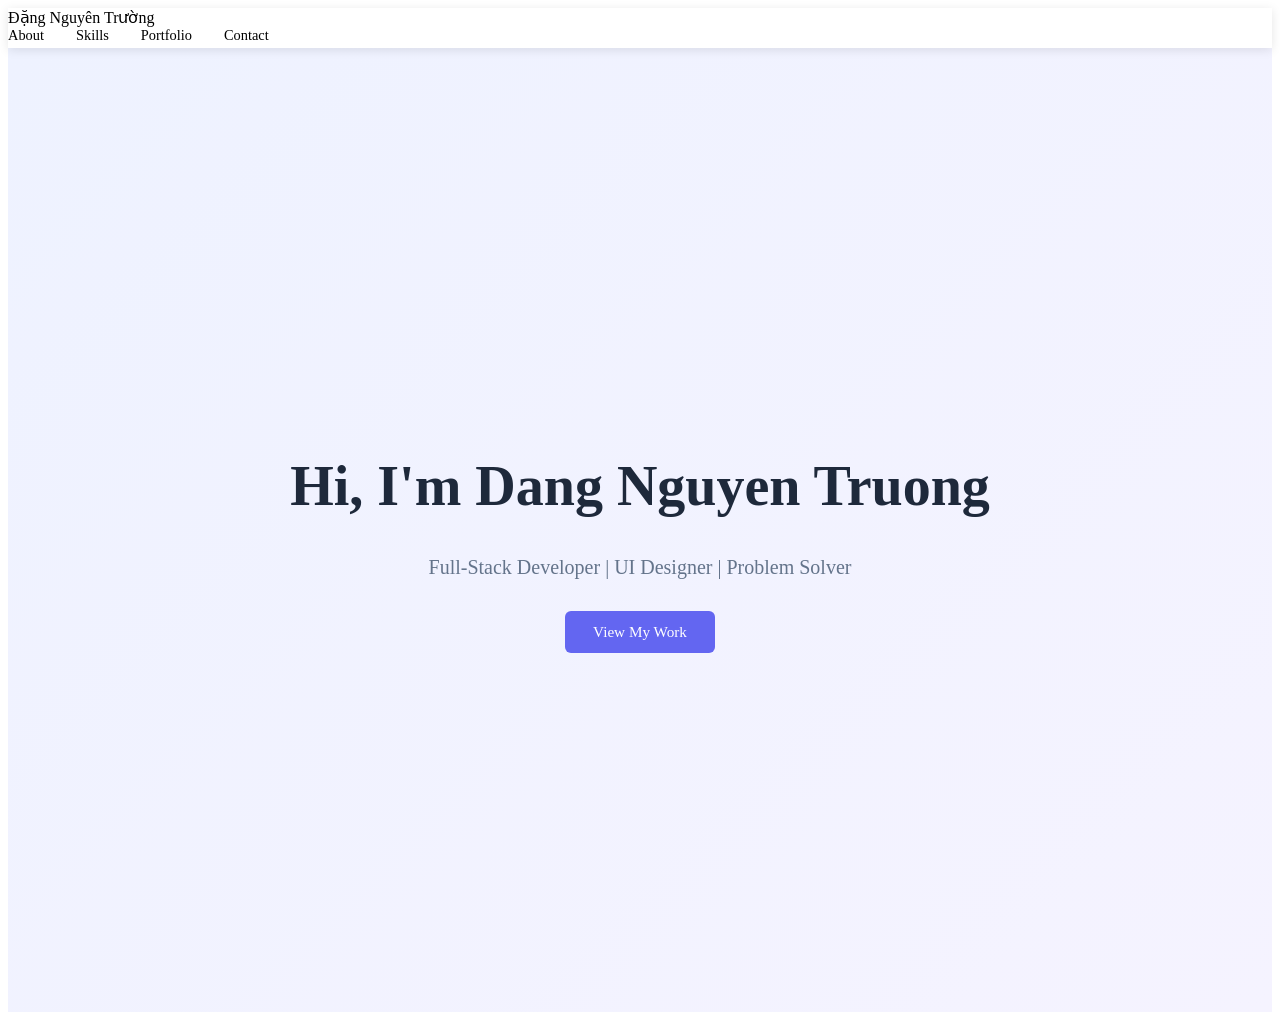
==== BTTH01/projects/portfolio_site/index.html @ e40e83aa "[FEATURE] Complete hero section with CTA" ====
<!doctype html>
<html lang="en">
  <head>
    <meta charset="UTF-8" />
    <meta name="viewport" content="width=device-width, initial-scale=1.0" />
    <title>My Portfolio</title>
    <link rel="stylesheet" href="css/header.css" />
    <link rel="stylesheet" href="css/hero.css" />
  </head>
  <body>
    <input type="checkbox" id="menu-toggle" />
    <header>
      <div class="logo">Đặng Nguyên Trường</div>
      <label for="menu-toggle" class="hamburger">
        <span></span>
        <span></span>
        <span></span>
      </label>
      <nav>
        <a href="#about">About</a>
        <a href="#skills">Skills</a>
        <a href="#portfolio">Portfolio</a>
        <a href="#contact">Contact</a>
      </nav>
    </header>

    <main>
      <section class="hero">
        <h1>Hi, I'm Dang Nguyen Truong</h1>
        <p>Full-Stack Developer | UI Designer | Problem Solver</p>
        <a href="#portfolio" class="cta-button">View My Work</a>
      </section>
    </main>
  </body>
</html>
---- BTTH01/projects/portfolio_site/css/header.css ----
header {
  position: sticky;
  top: 0;
  z-index: 1000;
  background: var(--color-light);
  box-shadow: 0 2px 10px rgba(0, 0, 0, 0.1);
}

.logo {
  color: var(--color-dark);
}

nav {
  display: flex;
  gap: 2rem;
}

nav a {
  font-size: 0.9rem;
  color: var(--color-text);
  text-decoration: none;
  padding-bottom: 2px;
  border-bottom: 2px solid transparent;
  transition:
    color 0.2s,
    border-color 0.2s;
}

nav a:hover {
  color: var(--color-dark);
  border-bottom-color: #1e293b;
}

#menu-toggle {
  display: none;
}

.hamburger {
  display: none;
  flex-direction: column;
  gap: 5px;
  cursor: pointer;
}

.hamburger span {
  display: block;
  width: 22px;
  height: 2px;
  background: var(--color-dark);
  border-radius: 2px;
  transition:
    transform 0.25s,
    opacity 0.25s;
}

@media (max-width: 768px) {
  .hamburger {
    display: flex;
  }

  nav {
    display: none;
    position: absolute;
    top: 60px;
    left: 0;
    right: 0;
    flex-direction: column;
    background: #f8fafc;
    border-bottom: 1px solid #e2e8f0;
  }

  nav a {
    padding: 14px 2rem;
  }

  #menu-toggle:checked ~ header nav {
    display: flex;
  }

  #menu-toggle:checked ~ header .hamburger span:nth-child(1) {
    transform: translateY(7px) rotate(45deg);
  }
  #menu-toggle:checked ~ header .hamburger span:nth-child(2) {
    opacity: 0;
  }
  #menu-toggle:checked ~ header .hamburger span:nth-child(3) {
    transform: translateY(-7px) rotate(-45deg);
  }
}
---- BTTH01/projects/portfolio_site/css/hero.css ----
.hero {
  min-height: 100vh;
  display: flex;
  flex-direction: column;
  justify-content: center;
  align-items: center;
  text-align: center;
  padding: 2rem;
  background: linear-gradient(135deg, #eef2ff 0%, #f5f3ff 100%);
}

.hero h1 {
  font-size: 3.5rem;
  font-weight: 700;
  color: #1e293b;
  line-height: 1.2;
  margin-bottom: 1rem;
}

.hero p {
  font-size: 1.25rem;
  color: #64748b;
  margin-bottom: 2rem;
}

.cta-button {
  display: inline-block;
  background: #6366f1;
  color: #fff;
  font-size: 0.95rem;
  font-weight: 500;
  padding: 12px 28px;
  border-radius: 6px;
  text-decoration: none;
  transition:
    transform 0.2s,
    box-shadow 0.2s;
}

.cta-button:hover {
  transform: scale(1.05);
  box-shadow: 0 8px 24px rgba(99, 102, 241, 0.35);
}

@media (max-width: 768px) {
  .hero h1 {
    font-size: 2.5rem;
  }
  .hero p {
    font-size: 1rem;
  }
}
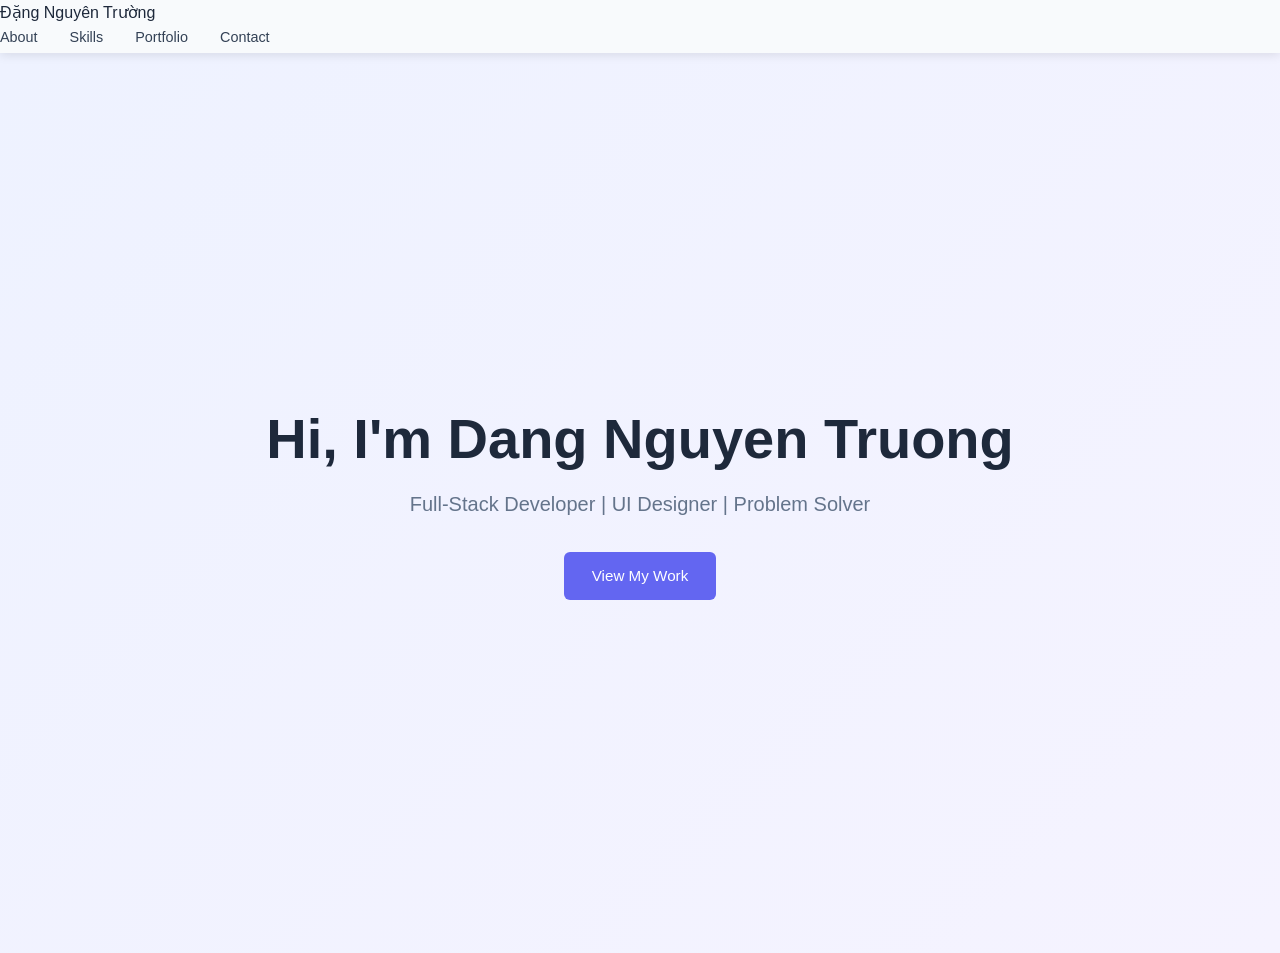
==== commit 7d27cd86: "[BUGFIX] Import variables and base CSS files" ====
--- a/BTTH01/projects/portfolio_site/index.html
+++ b/BTTH01/projects/portfolio_site/index.html
@@ -4,6 +4,8 @@
     <meta charset="UTF-8" />
     <meta name="viewport" content="width=device-width, initial-scale=1.0" />
     <title>My Portfolio</title>
+    <link rel="stylesheet" href="css/base.css" />
+    <link rel="stylesheet" href="css/variables.css" />
     <link rel="stylesheet" href="css/header.css" />
     <link rel="stylesheet" href="css/hero.css" />
   </head>
--- a/BTTH01/projects/portfolio_site/css/base.css
+++ b/BTTH01/projects/portfolio_site/css/base.css
@@ -0,0 +1,47 @@
+* {
+  margin: 0;
+  padding: 0;
+  box-sizing: border-box;
+}
+
+html {
+  scroll-behavior: smooth;
+}
+
+body {
+  font-family: var(--font-main);
+  color: var(--color-text);
+  background-color: #ffffff;
+  line-height: 1.6;
+}
+
+h1,
+h2,
+h3,
+h4,
+h5,
+h6 {
+  color: var(--color-dark);
+  font-weight: 700;
+}
+
+a {
+  color: var(--color-primary);
+  text-decoration: none;
+}
+
+main {
+  overflow-x: hidden;
+}
+
+.container {
+  max-width: 1200px;
+  margin: 0 auto;
+  padding: 0 20px;
+}
+
+@media (max-width: 768px) {
+  body {
+    font-size: 14px;
+  }
+}
--- a/BTTH01/projects/portfolio_site/css/variables.css
+++ b/BTTH01/projects/portfolio_site/css/variables.css
@@ -0,0 +1,10 @@
+:root {
+  --color-primary: #6366f1;
+  --color-secondary: #8b5cf6;
+  --color-dark: #1e293b;
+  --color-light: #f8fafc;
+  --color-text: #334155;
+  --font-main: "Segoe UI", -apple-system, BlinkMacSystemFont, sans-serif;
+  --transition-fast: 0.2s ease;
+  --transition-normal: 0.3s ease;
+}
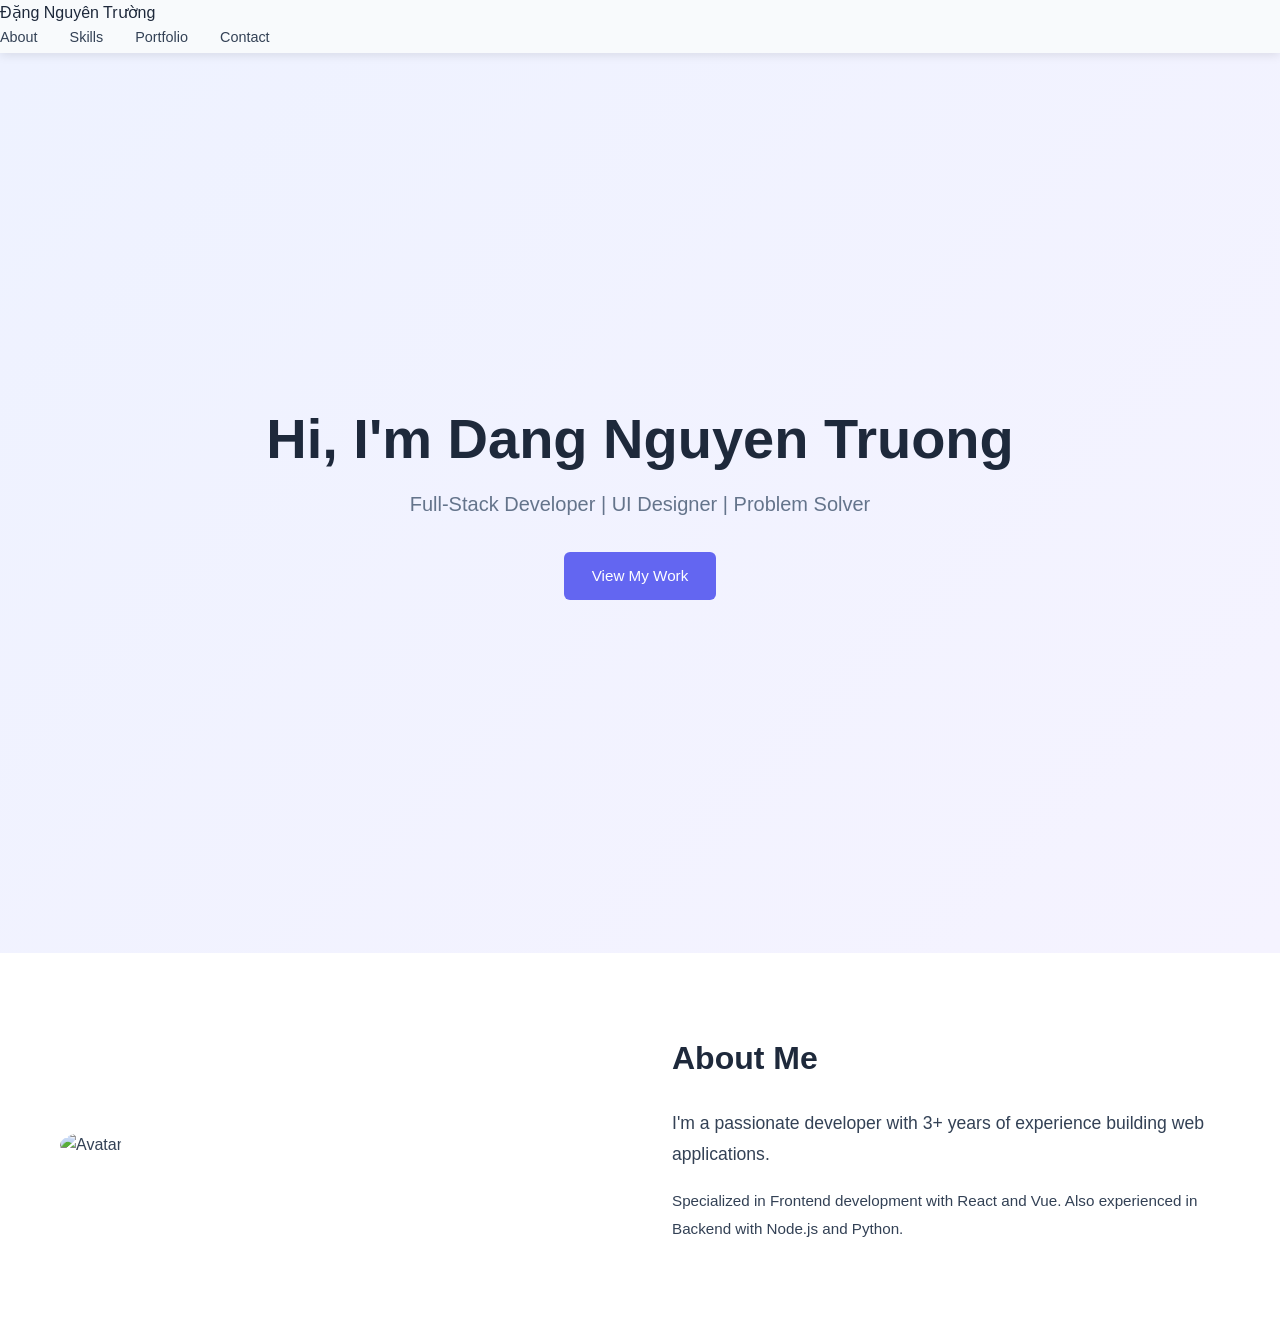
==== commit cd29f283: "[STYLE] Create about section layout" ====
--- a/BTTH01/projects/portfolio_site/index.html
+++ b/BTTH01/projects/portfolio_site/index.html
@@ -4,10 +4,11 @@
     <meta charset="UTF-8" />
     <meta name="viewport" content="width=device-width, initial-scale=1.0" />
     <title>My Portfolio</title>
+    <link rel="stylesheet" href="css/variables.css" />
     <link rel="stylesheet" href="css/base.css" />
-    <link rel="stylesheet" href="css/variables.css" />
     <link rel="stylesheet" href="css/header.css" />
     <link rel="stylesheet" href="css/hero.css" />
+    <link rel="stylesheet" href="css/about.css" />
   </head>
   <body>
     <input type="checkbox" id="menu-toggle" />
@@ -32,6 +33,21 @@
         <p>Full-Stack Developer | UI Designer | Problem Solver</p>
         <a href="#portfolio" class="cta-button">View My Work</a>
       </section>
+
+      <section id="about">
+        <div class="container">
+          <div class="about-grid">
+            <div class="about-image">
+              <img src="https://placehold.co/400x400" alt="Avatar" />
+            </div>
+            <div class="about-text">
+              <h2>About Me</h2>
+              <p class="lead">I'm a passionate developer with 3+ years of experience building web applications.</p>
+              <p>Specialized in Frontend development with React and Vue. Also experienced in Backend with Node.js and Python.</p>
+            </div>
+          </div>
+        </div>
+      </section>
     </main>
   </body>
 </html>
--- a/BTTH01/projects/portfolio_site/css/about.css
+++ b/BTTH01/projects/portfolio_site/css/about.css
@@ -0,0 +1,41 @@
+#about {
+  padding: 80px 0;
+  background: #ffffff;
+}
+
+#about h2 {
+  font-size: 2rem;
+  color: var(--color-dark);
+  margin-bottom: 1.5rem;
+}
+
+#about p {
+  color: var(--color-text);
+  margin-bottom: 1rem;
+  line-height: 1.8;
+}
+
+.about-text .lead {
+  font-size: 1.1rem;
+  font-weight: 500;
+  color: var(--color-dark);
+  margin-bottom: 1rem;
+}
+
+.about-text p {
+  font-size: 0.95rem;
+  color: var(--color-text);
+  line-height: 1.8;
+}
+
+.about-grid {
+  display: grid;
+  grid-template-columns: 1fr 1fr;
+  gap: 4rem;
+  align-items: center;
+}
+
+.about-image img {
+  width: 100%;
+  border-radius: 50%;
+}
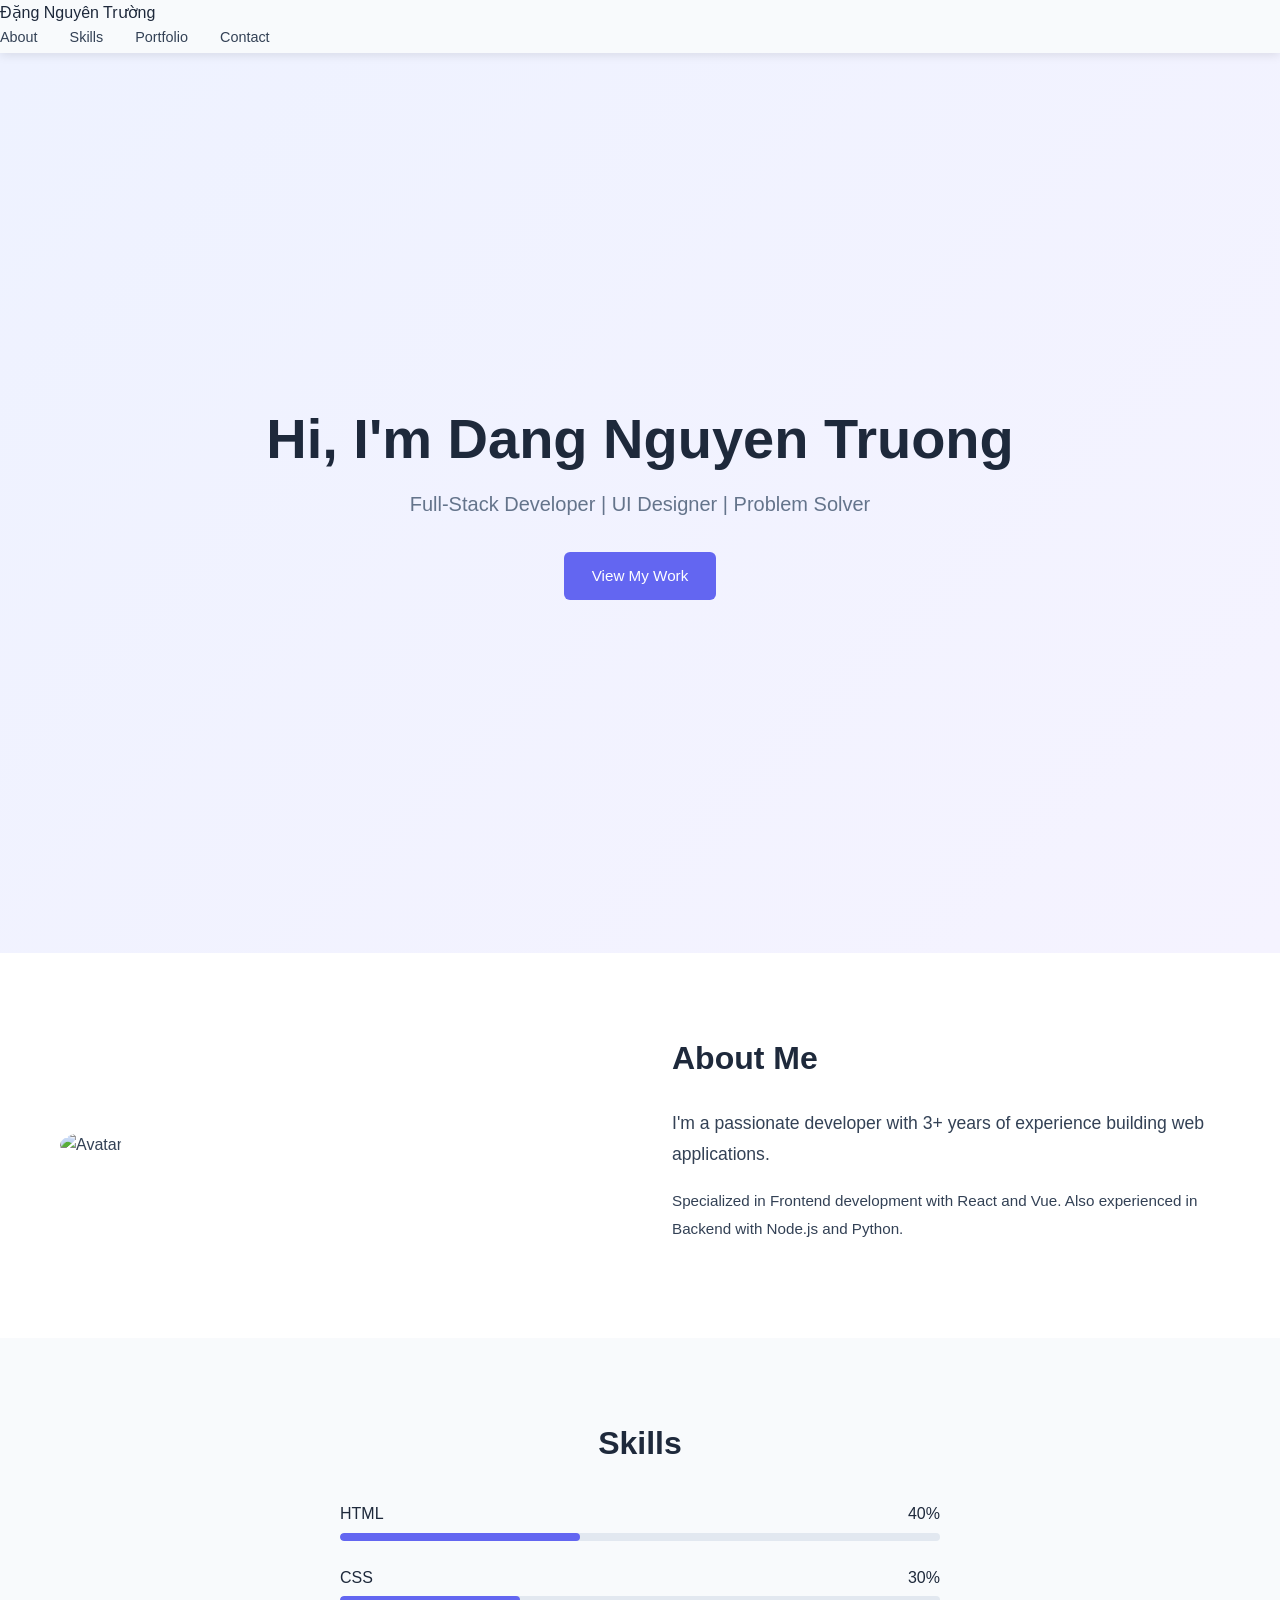
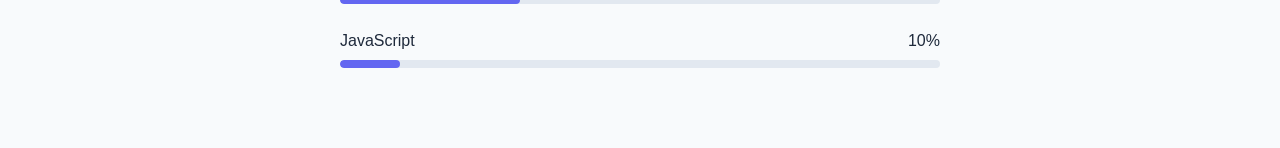
==== commit 6ed15a72: "[FEATURE] Add skills progress bars" ====
--- a/BTTH01/projects/portfolio_site/index.html
+++ b/BTTH01/projects/portfolio_site/index.html
@@ -9,6 +9,7 @@
     <link rel="stylesheet" href="css/header.css" />
     <link rel="stylesheet" href="css/hero.css" />
     <link rel="stylesheet" href="css/about.css" />
+    <link rel="stylesheet" href="css/skills.css" />
   </head>
   <body>
     <input type="checkbox" id="menu-toggle" />
@@ -48,6 +49,41 @@
           </div>
         </div>
       </section>
+
+      <section id="skills">
+        <div class="container">
+          <h2>Skills</h2>
+          <div class="skills-list">
+            <div class="skill-item">
+              <div class="skill-header">
+                <span>HTML</span>
+                <span>40%</span>
+              </div>
+              <div class="skill-bar">
+                <div class="skill-fill" style="width: 40%"></div>
+              </div>
+            </div>
+            <div class="skill-item">
+              <div class="skill-header">
+                <span>CSS</span>
+                <span>30%</span>
+              </div>
+              <div class="skill-bar">
+                <div class="skill-fill" style="width: 30%"></div>
+              </div>
+            </div>
+            <div class="skill-item">
+              <div class="skill-header">
+                <span>JavaScript</span>
+                <span>10%</span>
+              </div>
+              <div class="skill-bar">
+                <div class="skill-fill" style="width: 10%"></div>
+              </div>
+            </div>
+          </div>
+        </div>
+      </section>
     </main>
   </body>
 </html>
--- a/BTTH01/projects/portfolio_site/css/skills.css
+++ b/BTTH01/projects/portfolio_site/css/skills.css
@@ -0,0 +1,40 @@
+#skills {
+  padding: 80px 0;
+  background: var(--color-light);
+}
+
+#skills h2 {
+  font-size: 2rem;
+  color: var(--color-dark);
+  margin-bottom: 2rem;
+  text-align: center;
+}
+
+.skills-list {
+  max-width: 600px;
+  margin: 0 auto;
+  display: flex;
+  flex-direction: column;
+  gap: 1.5rem;
+}
+
+.skill-header {
+  display: flex;
+  justify-content: space-between;
+  margin-bottom: 6px;
+  font-weight: 500;
+  color: var(--color-dark);
+}
+
+.skill-bar {
+  height: 8px;
+  background: #e2e8f0;
+  border-radius: 100px;
+  overflow: hidden;
+}
+
+.skill-fill {
+  height: 100%;
+  background: var(--color-primary);
+  border-radius: 100px;
+}
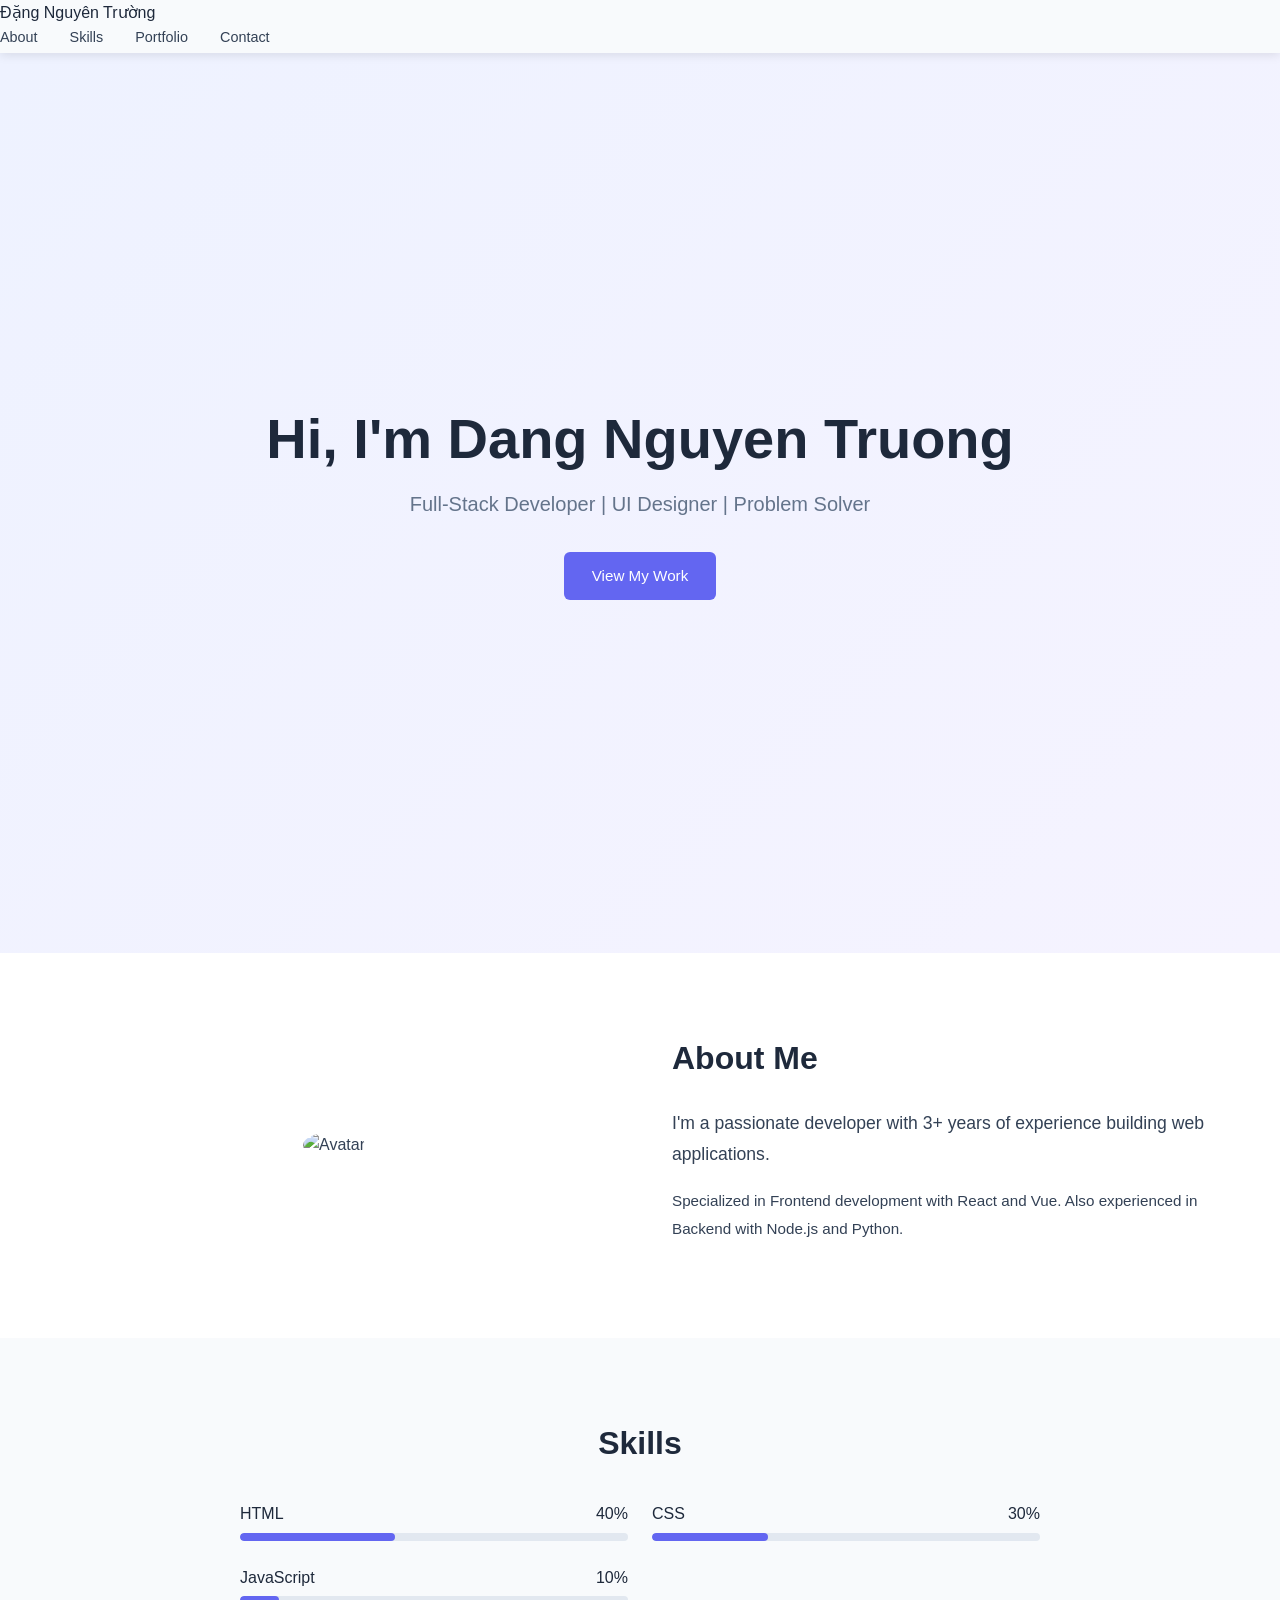
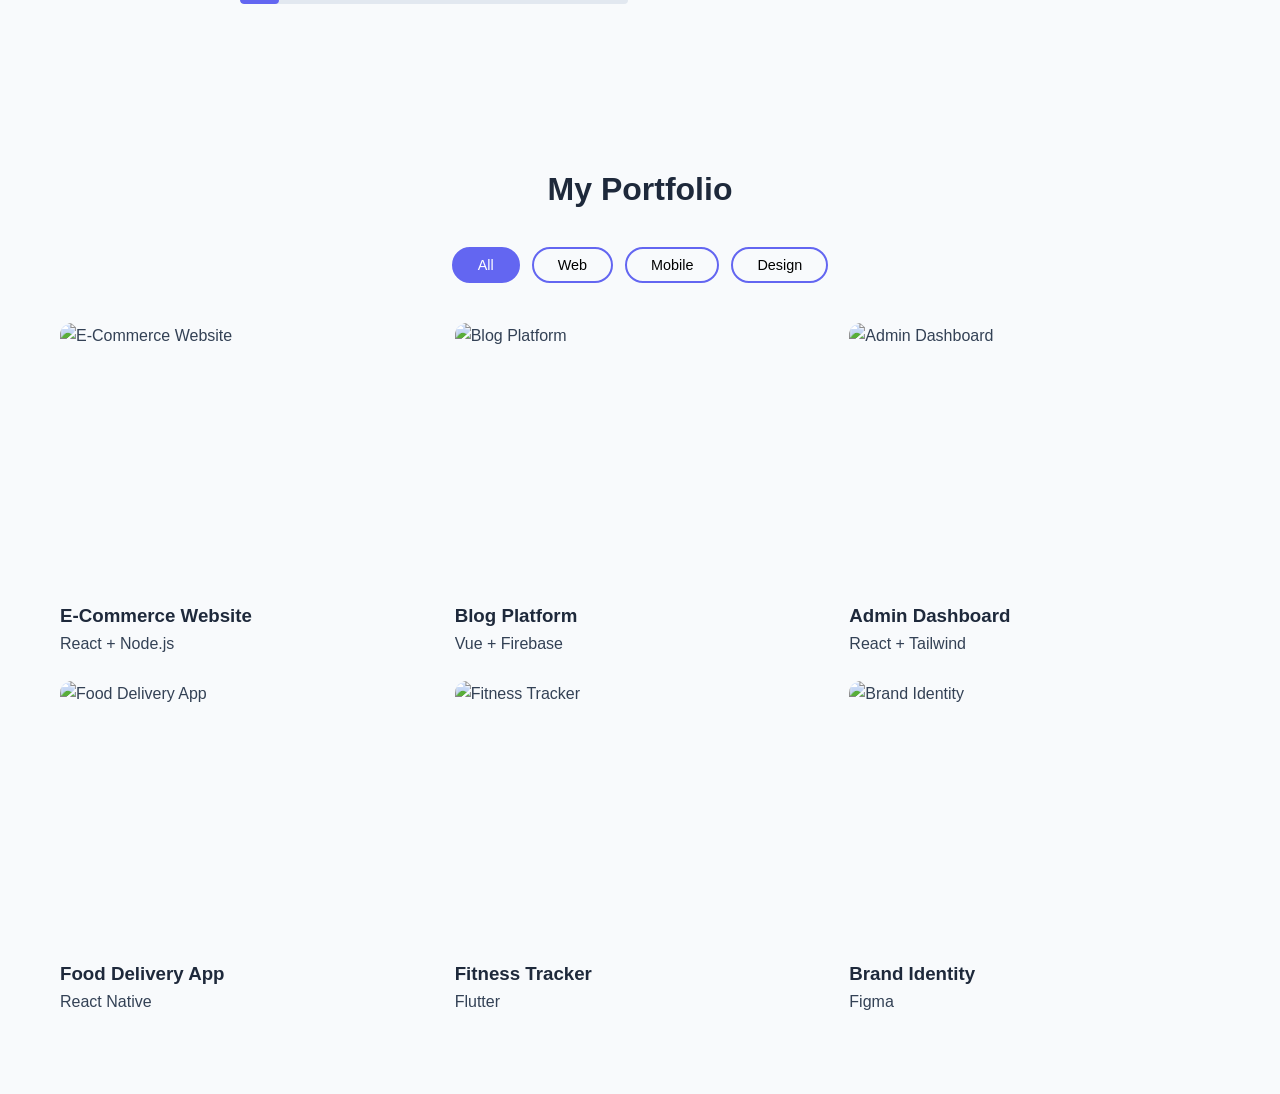
==== commit fa0ab661: "[FEATURE] Build portfolio grid layout" ====
--- a/BTTH01/projects/portfolio_site/index.html
+++ b/BTTH01/projects/portfolio_site/index.html
@@ -10,6 +10,7 @@
     <link rel="stylesheet" href="css/hero.css" />
     <link rel="stylesheet" href="css/about.css" />
     <link rel="stylesheet" href="css/skills.css" />
+    <link rel="stylesheet" href="css/portfolio.css" />
   </head>
   <body>
     <input type="checkbox" id="menu-toggle" />
@@ -35,6 +36,7 @@
         <a href="#portfolio" class="cta-button">View My Work</a>
       </section>
 
+      <!-- About -->
       <section id="about">
         <div class="container">
           <div class="about-grid">
@@ -50,6 +52,7 @@
         </div>
       </section>
 
+      <!-- Skills -->
       <section id="skills">
         <div class="container">
           <h2>Skills</h2>
@@ -84,6 +87,70 @@
           </div>
         </div>
       </section>
+
+      <!-- Portfolio -->
+      <section id="portfolio" class="portfolio-section">
+        <div class="container">
+          <h2>My Portfolio</h2>
+
+          <div class="portfolio-filters">
+            <button class="filter-btn active">All</button>
+            <button class="filter-btn">Web</button>
+            <button class="filter-btn">Mobile</button>
+            <button class="filter-btn">Design</button>
+          </div>
+
+          <div class="portfolio-grid">
+            <div class="portfolio-item" data-category="web">
+              <img src="https://placehold.co/400x300" alt="E-Commerce Website" />
+              <div class="portfolio-overlay">
+                <h3>E-Commerce Website</h3>
+                <p>React + Node.js</p>
+              </div>
+            </div>
+
+            <div class="portfolio-item" data-category="web">
+              <img src="https://placehold.co/400x300" alt="Blog Platform" />
+              <div class="portfolio-overlay">
+                <h3>Blog Platform</h3>
+                <p>Vue + Firebase</p>
+              </div>
+            </div>
+
+            <div class="portfolio-item" data-category="web">
+              <img src="https://placehold.co/400x300" alt="Admin Dashboard" />
+              <div class="portfolio-overlay">
+                <h3>Admin Dashboard</h3>
+                <p>React + Tailwind</p>
+              </div>
+            </div>
+
+            <div class="portfolio-item" data-category="mobile">
+              <img src="https://placehold.co/400x300" alt="Food Delivery App" />
+              <div class="portfolio-overlay">
+                <h3>Food Delivery App</h3>
+                <p>React Native</p>
+              </div>
+            </div>
+
+            <div class="portfolio-item" data-category="mobile">
+              <img src="https://placehold.co/400x300" alt="Fitness Tracker" />
+              <div class="portfolio-overlay">
+                <h3>Fitness Tracker</h3>
+                <p>Flutter</p>
+              </div>
+            </div>
+
+            <div class="portfolio-item" data-category="design">
+              <img src="https://placehold.co/400x300" alt="Brand Identity" />
+              <div class="portfolio-overlay">
+                <h3>Brand Identity</h3>
+                <p>Figma</p>
+              </div>
+            </div>
+          </div>
+        </div>
+      </section>
     </main>
   </body>
 </html>
--- a/BTTH01/projects/portfolio_site/css/about.css
+++ b/BTTH01/projects/portfolio_site/css/about.css
@@ -39,3 +39,15 @@
   width: 100%;
   border-radius: 50%;
 }
+
+.about-image {
+  max-width: 300px;
+  margin: 0 auto;
+}
+
+@media (max-width: 768px) {
+  .about-grid {
+    grid-template-columns: 1fr;
+    gap: 2rem;
+  }
+}
--- a/BTTH01/projects/portfolio_site/css/skills.css
+++ b/BTTH01/projects/portfolio_site/css/skills.css
@@ -11,10 +11,10 @@
 }
 
 .skills-list {
-  max-width: 600px;
+  max-width: 800px;
   margin: 0 auto;
-  display: flex;
-  flex-direction: column;
+  display: grid;
+  grid-template-columns: 1fr 1fr;
   gap: 1.5rem;
 }
 
@@ -37,4 +37,19 @@
   height: 100%;
   background: var(--color-primary);
   border-radius: 100px;
+  width: 0;
+  transition: width 1s ease;
 }
+
+.skill-fill.animate {
+  width: var(--skill-width);
+}
+
+@media (max-width: 768px) {
+  #skills h2 {
+    font-size: 1.6rem;
+  }
+  .skills-list {
+    grid-template-columns: 1fr;
+  }
+}
--- a/BTTH01/projects/portfolio_site/css/portfolio.css
+++ b/BTTH01/projects/portfolio_site/css/portfolio.css
@@ -0,0 +1,69 @@
+.portfolio-section {
+  padding: 5rem 0;
+  background: var(--color-light);
+}
+
+.portfolio-section h2 {
+  text-align: center;
+  font-size: 2rem;
+  margin-bottom: 2rem;
+  color: var(--color-dark);
+}
+
+/* ── Filter Buttons ── */
+.portfolio-filters {
+  display: flex;
+  gap: 0.75rem;
+  justify-content: center;
+  margin-bottom: 2.5rem;
+  flex-wrap: wrap;
+}
+
+.filter-btn {
+  background: transparent;
+  border: 2px solid var(--color-primary);
+  padding: 0.5rem 1.5rem;
+  border-radius: 25px;
+  cursor: pointer;
+  font-size: 0.9rem;
+  transition: all 0.3s ease;
+}
+
+.filter-btn:hover,
+.filter-btn.active {
+  background: var(--color-primary);
+  color: white;
+}
+
+/* ── Grid ── */
+.portfolio-grid {
+  display: grid;
+  grid-template-columns: repeat(auto-fill, minmax(300px, 1fr));
+  gap: 1.5rem;
+}
+
+/* ── Item ── */
+.portfolio-item {
+  border-radius: 12px;
+  overflow: hidden;
+}
+
+.portfolio-item img {
+  width: 100%;
+  aspect-ratio: 4/3;
+  object-fit: cover;
+  display: block;
+}
+
+/* ── Responsive ── */
+@media (max-width: 1023px) {
+  .portfolio-grid {
+    grid-template-columns: repeat(2, 1fr);
+  }
+}
+
+@media (max-width: 767px) {
+  .portfolio-grid {
+    grid-template-columns: 1fr;
+  }
+}
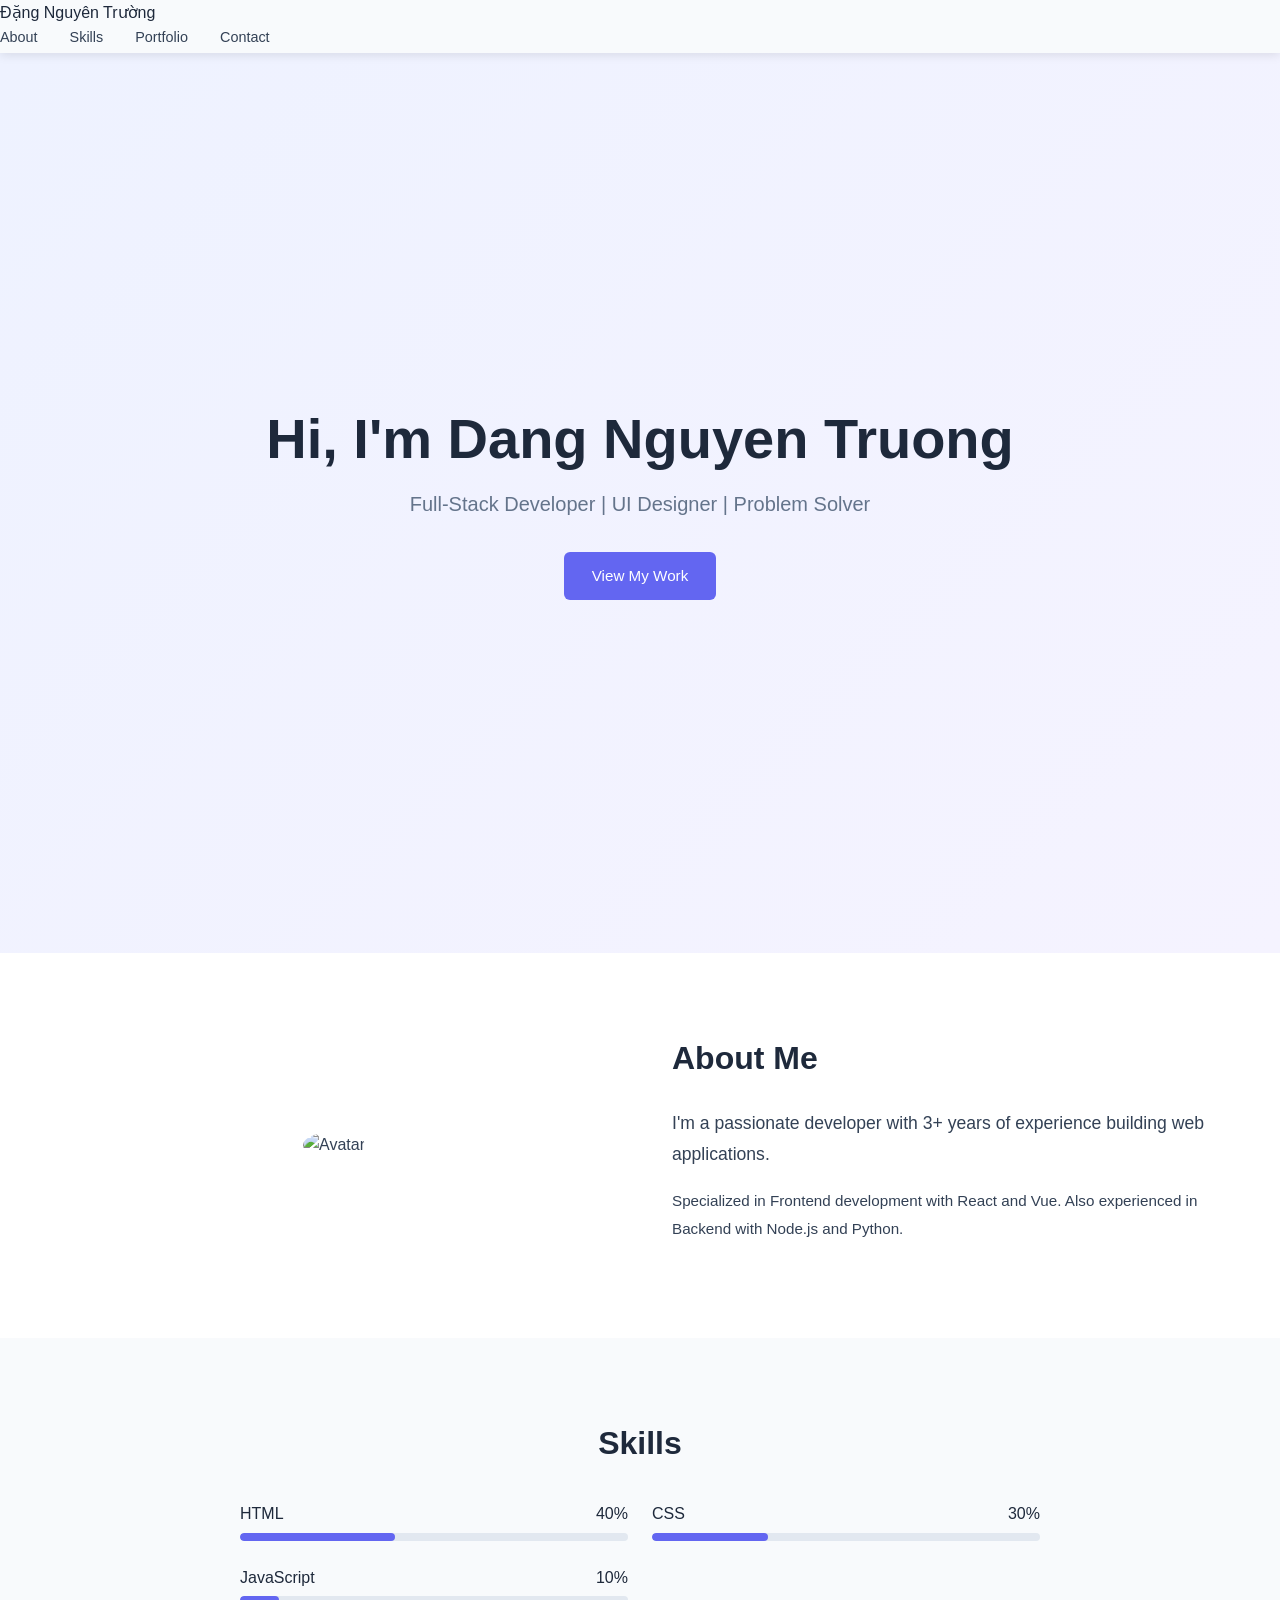
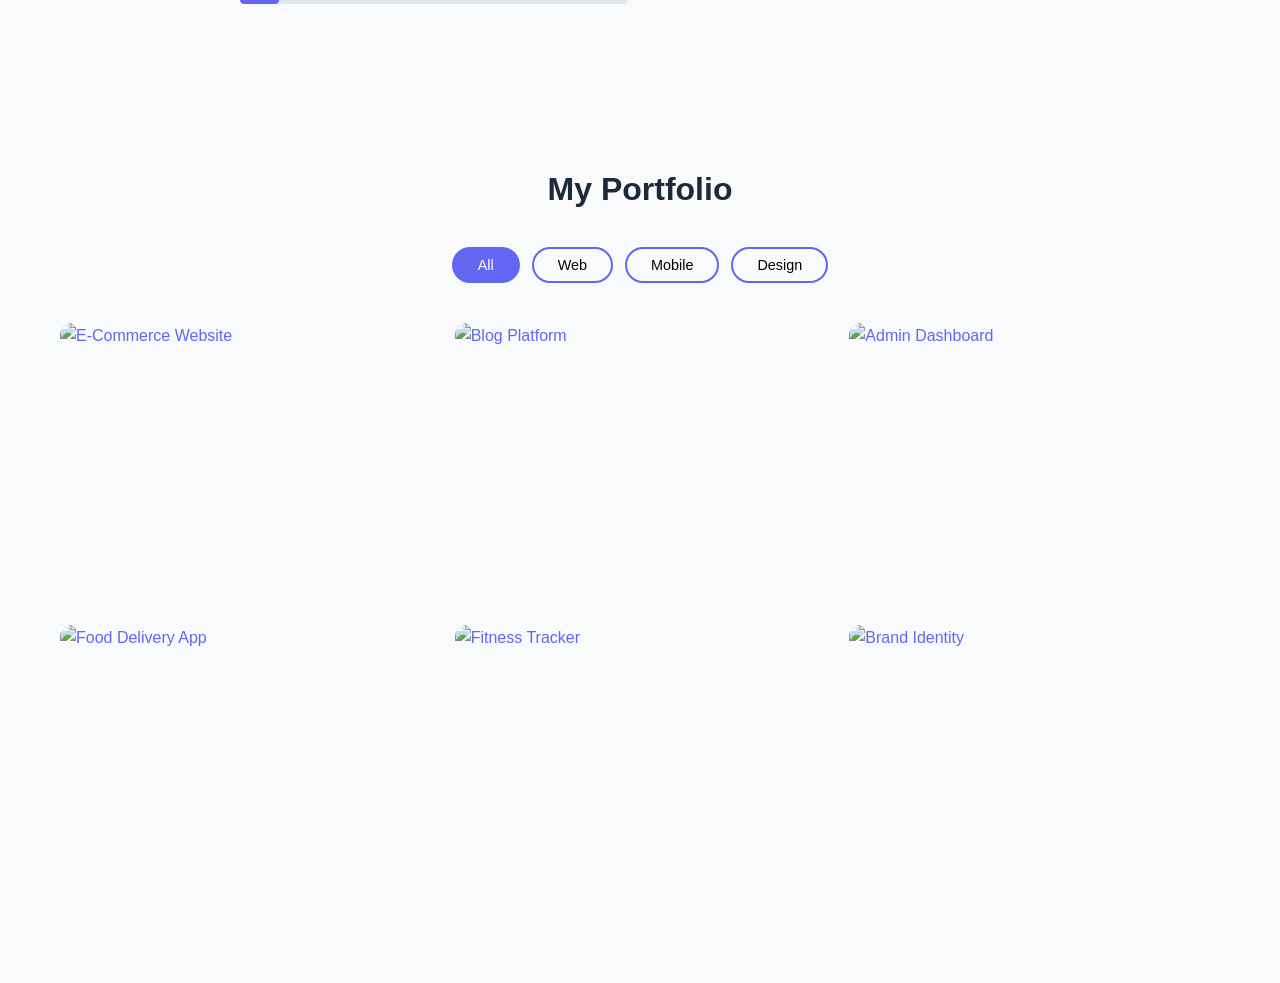
==== commit 38eea9c0: "[FEATURE] Implement CSS-only lightbox" ====
--- a/BTTH01/projects/portfolio_site/index.html
+++ b/BTTH01/projects/portfolio_site/index.html
@@ -102,55 +102,98 @@
 
           <div class="portfolio-grid">
             <div class="portfolio-item" data-category="web">
-              <img src="https://placehold.co/400x300" alt="E-Commerce Website" />
-              <div class="portfolio-overlay">
-                <h3>E-Commerce Website</h3>
-                <p>React + Node.js</p>
-              </div>
+              <a href="#lightbox-1">
+                <img src="https://placehold.co/400x300" alt="E-Commerce Website" />
+                <div class="portfolio-overlay">
+                  <h3>E-Commerce Website</h3>
+                  <p>React + Node.js</p>
+                </div>
+              </a>
             </div>
 
             <div class="portfolio-item" data-category="web">
-              <img src="https://placehold.co/400x300" alt="Blog Platform" />
-              <div class="portfolio-overlay">
-                <h3>Blog Platform</h3>
-                <p>Vue + Firebase</p>
-              </div>
+              <a href="#lightbox-2">
+                <img src="https://placehold.co/400x300" alt="Blog Platform" />
+                <div class="portfolio-overlay">
+                  <h3>Blog Platform</h3>
+                  <p>Vue + Firebase</p>
+                </div>
+              </a>
             </div>
 
             <div class="portfolio-item" data-category="web">
-              <img src="https://placehold.co/400x300" alt="Admin Dashboard" />
-              <div class="portfolio-overlay">
-                <h3>Admin Dashboard</h3>
-                <p>React + Tailwind</p>
-              </div>
+              <a href="#lightbox-3">
+                <img src="https://placehold.co/400x300" alt="Admin Dashboard" />
+                <div class="portfolio-overlay">
+                  <h3>Admin Dashboard</h3>
+                  <p>React + Tailwind</p>
+                </div>
+              </a>
             </div>
 
             <div class="portfolio-item" data-category="mobile">
-              <img src="https://placehold.co/400x300" alt="Food Delivery App" />
-              <div class="portfolio-overlay">
-                <h3>Food Delivery App</h3>
-                <p>React Native</p>
-              </div>
+              <a href="#lightbox-4">
+                <img src="https://placehold.co/400x300" alt="Food Delivery App" />
+                <div class="portfolio-overlay">
+                  <h3>Food Delivery App</h3>
+                  <p>React Native</p>
+                </div>
+              </a>
             </div>
 
             <div class="portfolio-item" data-category="mobile">
-              <img src="https://placehold.co/400x300" alt="Fitness Tracker" />
-              <div class="portfolio-overlay">
-                <h3>Fitness Tracker</h3>
-                <p>Flutter</p>
-              </div>
+              <a href="#lightbox-5">
+                <img src="https://placehold.co/400x300" alt="Fitness Tracker" />
+                <div class="portfolio-overlay">
+                  <h3>Fitness Tracker</h3>
+                  <p>Flutter</p>
+                </div>
+              </a>
             </div>
 
             <div class="portfolio-item" data-category="design">
-              <img src="https://placehold.co/400x300" alt="Brand Identity" />
-              <div class="portfolio-overlay">
-                <h3>Brand Identity</h3>
-                <p>Figma</p>
-              </div>
+              <a href="#lightbox-6">
+                <img src="https://placehold.co/400x300" alt="Brand Identity" />
+                <div class="portfolio-overlay">
+                  <h3>Brand Identity</h3>
+                  <p>Figma</p>
+                </div>
+              </a>
             </div>
           </div>
         </div>
       </section>
+
+      <!-- Lightbox -->
+      <div id="lightbox-1" class="lightbox">
+        <img src="https://placehold.co/800x600" alt="E-Commerce Website" />
+        <a href="#" class="lightbox-close">&times;</a>
+      </div>
+
+      <div id="lightbox-2" class="lightbox">
+        <img src="https://placehold.co/800x600" alt="Blog Platform" />
+        <a href="#" class="lightbox-close">&times;</a>
+      </div>
+
+      <div id="lightbox-3" class="lightbox">
+        <img src="https://placehold.co/800x600" alt="Admin Dashboard" />
+        <a href="#" class="lightbox-close">&times;</a>
+      </div>
+
+      <div id="lightbox-4" class="lightbox">
+        <img src="https://placehold.co/800x600" alt="Food Delivery App" />
+        <a href="#" class="lightbox-close">&times;</a>
+      </div>
+
+      <div id="lightbox-5" class="lightbox">
+        <img src="https://placehold.co/800x600" alt="Fitness Tracker" />
+        <a href="#" class="lightbox-close">&times;</a>
+      </div>
+
+      <div id="lightbox-6" class="lightbox">
+        <img src="https://placehold.co/800x600" alt="Brand Identity" />
+        <a href="#" class="lightbox-close">&times;</a>
+      </div>
     </main>
   </body>
 </html>
--- a/BTTH01/projects/portfolio_site/css/portfolio.css
+++ b/BTTH01/projects/portfolio_site/css/portfolio.css
@@ -44,6 +44,7 @@
 
 /* ── Item ── */
 .portfolio-item {
+  position: relative;
   border-radius: 12px;
   overflow: hidden;
 }
@@ -53,6 +54,88 @@
   aspect-ratio: 4/3;
   object-fit: cover;
   display: block;
+  transition: transform 0.4s ease;
+}
+
+.portfolio-item:hover img {
+  transform: scale(1.1);
+}
+
+/* ── Overlay ── */
+.portfolio-overlay {
+  position: absolute;
+  inset: 0;
+  background: linear-gradient(to top, rgba(30, 41, 59, 0.95) 0%, rgba(30, 41, 59, 0.6) 50%, transparent 100%);
+  display: flex;
+  flex-direction: column;
+  justify-content: flex-end;
+  padding: 1.5rem;
+  opacity: 0;
+  transition: opacity 0.3s ease;
+}
+
+.portfolio-item:hover .portfolio-overlay {
+  opacity: 1;
+}
+
+.portfolio-overlay h3 {
+  color: white;
+  margin: 0 0 0.25rem;
+  font-size: 1.1rem;
+}
+
+.portfolio-overlay p {
+  color: rgba(255, 255, 255, 0.75);
+  margin: 0;
+  font-size: 0.875rem;
+}
+
+.portfolio-item a {
+  display: block;
+  position: relative;
+  width: 100%;
+  height: 100%;
+}
+
+/* ── Lightbox ── */
+.lightbox {
+  position: fixed;
+  inset: 0;
+  background: rgba(0, 0, 0, 0.95);
+  display: flex;
+  justify-content: center;
+  align-items: center;
+  opacity: 0;
+  visibility: hidden;
+  transition: all 0.3s ease;
+  z-index: 2000;
+}
+
+.lightbox:target {
+  opacity: 1;
+  visibility: visible;
+}
+
+.lightbox img {
+  max-width: 90vw;
+  max-height: 85vh;
+  object-fit: contain;
+  border-radius: 8px;
+}
+
+.lightbox-close {
+  position: absolute;
+  top: 20px;
+  right: 30px;
+  font-size: 2.5rem;
+  color: white;
+  text-decoration: none;
+  line-height: 1;
+  transition: color 0.2s;
+}
+
+.lightbox-close:hover {
+  color: var(--color-primary);
 }
 
 /* ── Responsive ── */
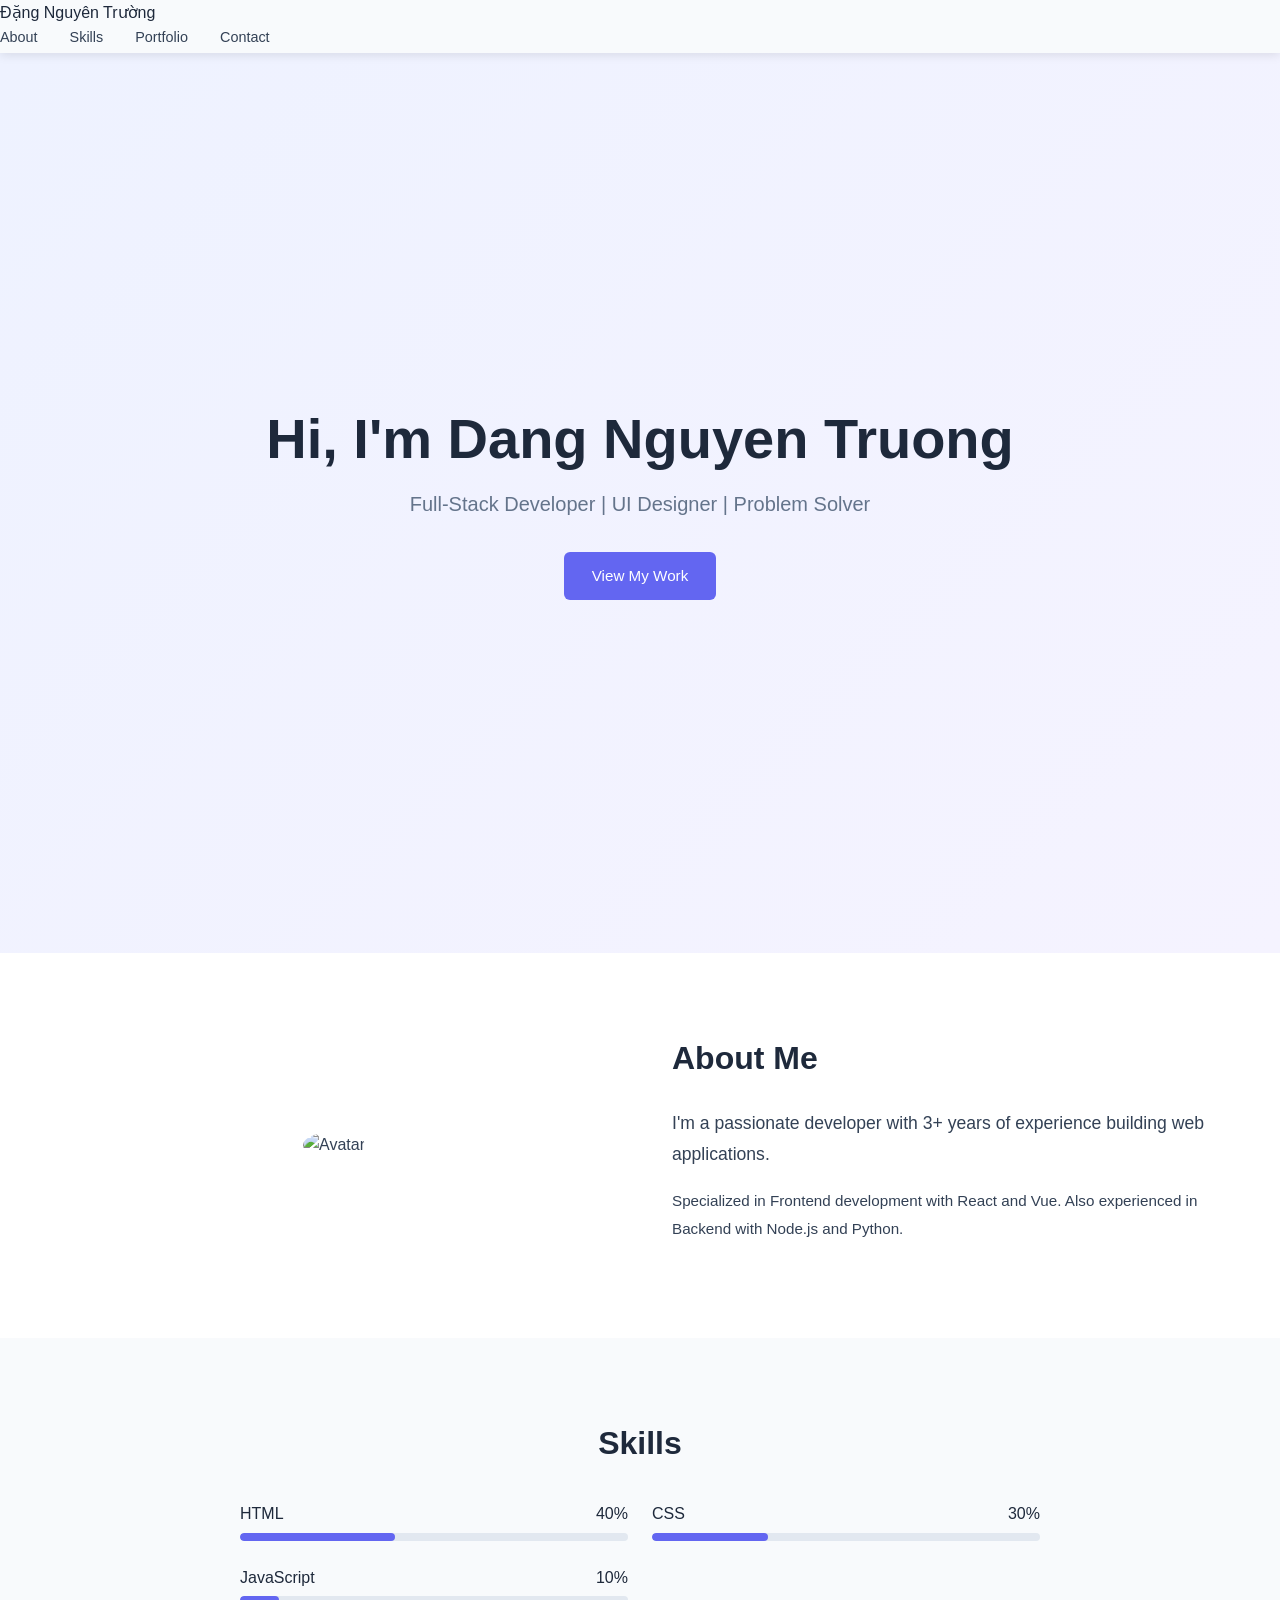
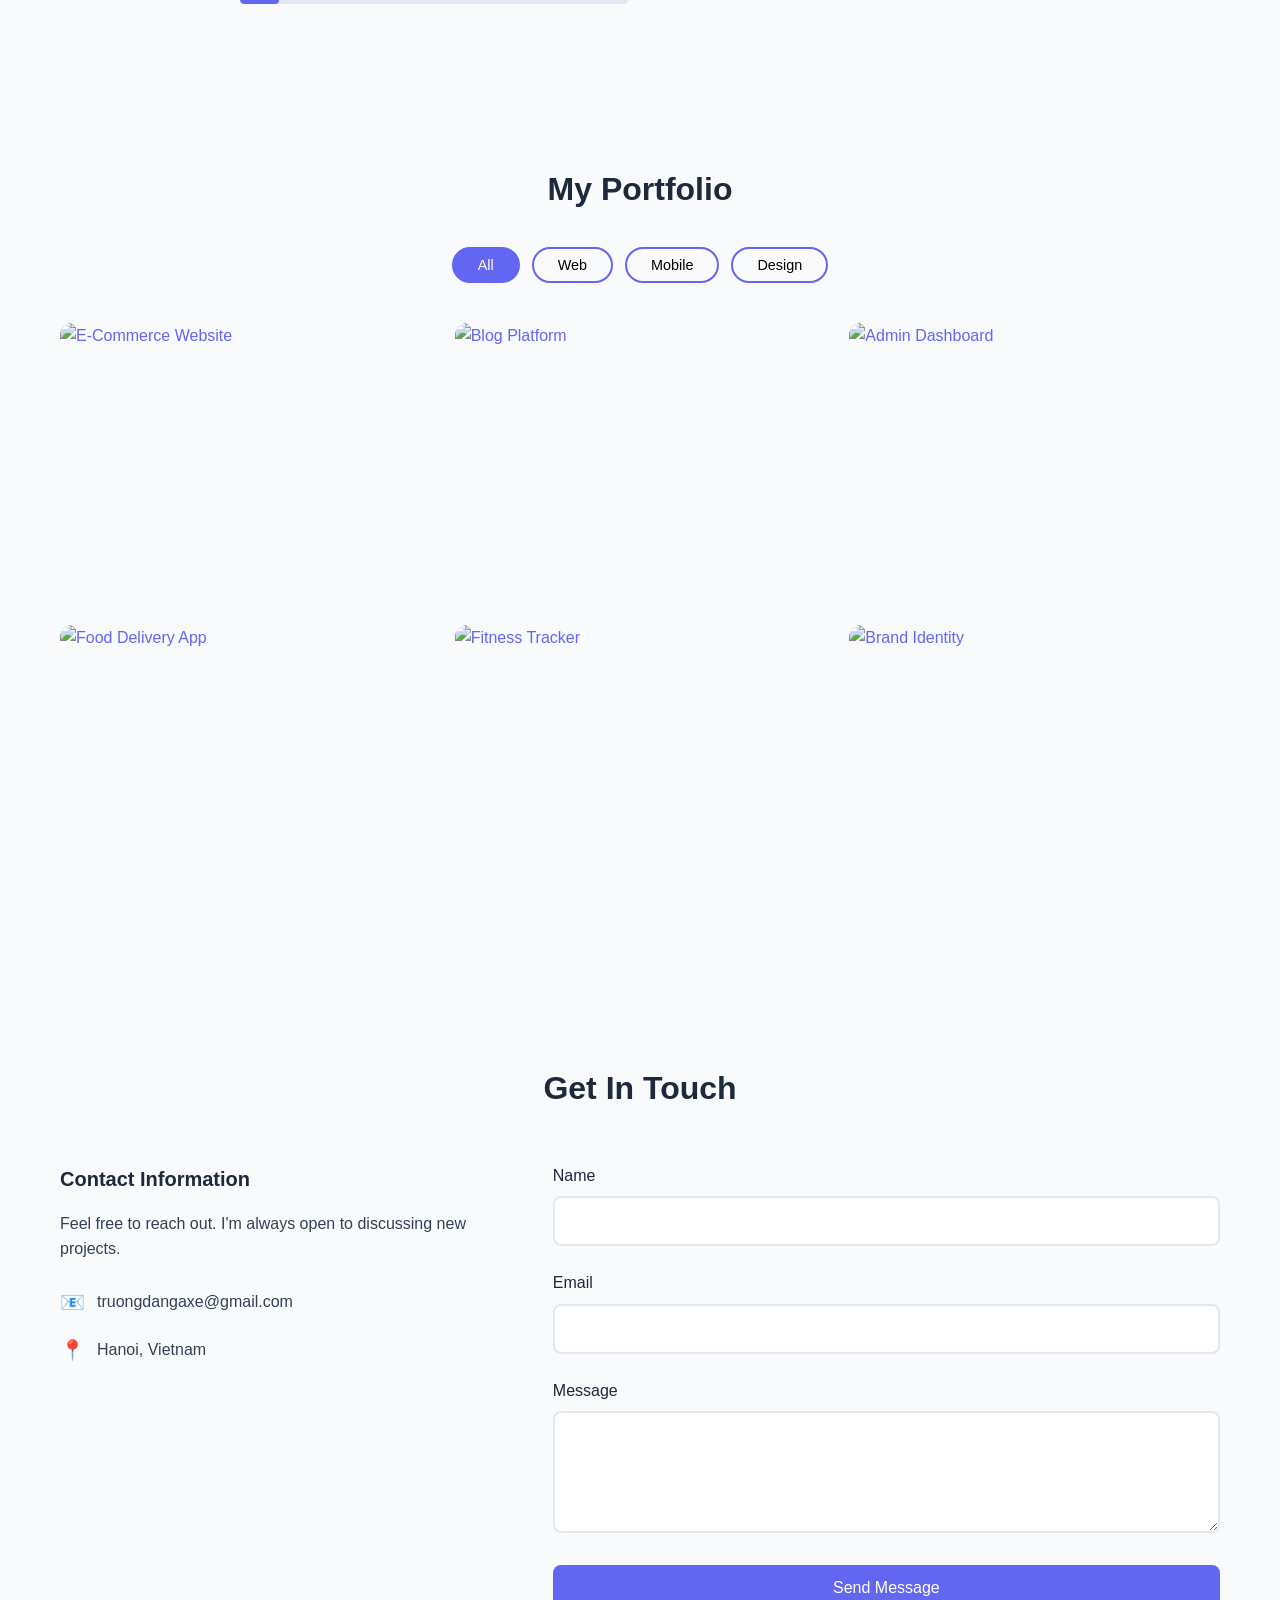
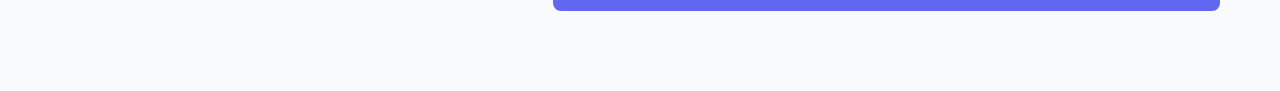
==== commit a8fa5b04: "[FEATURE] Style contact form inputs" ====
--- a/BTTH01/projects/portfolio_site/index.html
+++ b/BTTH01/projects/portfolio_site/index.html
@@ -11,6 +11,7 @@
     <link rel="stylesheet" href="css/about.css" />
     <link rel="stylesheet" href="css/skills.css" />
     <link rel="stylesheet" href="css/portfolio.css" />
+    <link rel="stylesheet" href="css/contact.css" />
   </head>
   <body>
     <input type="checkbox" id="menu-toggle" />
@@ -194,6 +195,42 @@
         <img src="https://placehold.co/800x600" alt="Brand Identity" />
         <a href="#" class="lightbox-close">&times;</a>
       </div>
+
+      <!-- Contact -->
+      <section id="contact" class="contact-section">
+        <div class="container">
+          <h2>Get In Touch</h2>
+          <div class="contact-wrapper">
+            <div class="contact-info">
+              <h3>Contact Information</h3>
+              <p>Feel free to reach out. I'm always open to discussing new projects.</p>
+              <div class="info-item">
+                <span class="icon">📧</span>
+                <span>truongdangaxe@gmail.com</span>
+              </div>
+              <div class="info-item">
+                <span class="icon">📍</span>
+                <span>Hanoi, Vietnam</span>
+              </div>
+            </div>
+            <form class="contact-form">
+              <div class="form-group">
+                <label for="name">Name</label>
+                <input type="text" id="name" name="name" required />
+              </div>
+              <div class="form-group">
+                <label for="email">Email</label>
+                <input type="email" id="email" name="email" required />
+              </div>
+              <div class="form-group">
+                <label for="message">Message</label>
+                <textarea id="message" name="message" rows="5" required></textarea>
+              </div>
+              <button type="submit" class="submit-btn">Send Message</button>
+            </form>
+          </div>
+        </div>
+      </section>
     </main>
   </body>
 </html>
--- a/BTTH01/projects/portfolio_site/css/contact.css
+++ b/BTTH01/projects/portfolio_site/css/contact.css
@@ -0,0 +1,114 @@
+/* ── Section ── */
+.contact-section {
+  padding: 5rem 0;
+  background: var(--color-light);
+}
+
+.contact-section h2 {
+  text-align: center;
+  font-size: 2rem;
+  margin-bottom: 3rem;
+  color: var(--color-dark);
+}
+
+/* ── 2-column layout ── */
+.contact-wrapper {
+  display: grid;
+  grid-template-columns: 1fr 1.5fr;
+  gap: 3rem;
+  align-items: start;
+}
+
+/* ── Contact Info ── */
+.contact-info h3 {
+  font-size: 1.25rem;
+  margin-bottom: 1rem;
+  color: var(--color-dark);
+}
+
+.contact-info p {
+  color: var(--color-text);
+  margin-bottom: 1.5rem;
+  line-height: 1.6;
+}
+
+.info-item {
+  display: flex;
+  align-items: center;
+  gap: 0.75rem;
+  margin-bottom: 1rem;
+  color: var(--color-text);
+}
+
+.info-item .icon {
+  font-size: 1.25rem;
+}
+
+/* ── Form Groups ── */
+.form-group {
+  margin-bottom: 1.5rem;
+}
+
+.form-group label {
+  display: block;
+  margin-bottom: 0.5rem;
+  font-weight: 500;
+  color: var(--color-dark);
+}
+
+.form-group input,
+.form-group textarea {
+  width: 100%;
+  padding: 0.875rem 1rem;
+  border: 2px solid #e2e8f0;
+  border-radius: 8px;
+  font-size: 1rem;
+  font-family: var(--font-main);
+  transition:
+    border-color 0.3s ease,
+    box-shadow 0.3s ease;
+  background: white;
+  color: var(--color-text);
+  box-sizing: border-box;
+}
+
+/* ── Focus effect ── */
+.form-group input:focus,
+.form-group textarea:focus {
+  outline: none;
+  border-color: var(--color-primary);
+  box-shadow: 0 0 0 3px rgba(99, 102, 241, 0.1);
+}
+
+/* ── Textarea ── */
+.form-group textarea {
+  resize: vertical;
+  min-height: 120px;
+}
+
+/* ── Submit Button ── */
+.submit-btn {
+  background: var(--color-primary);
+  color: white;
+  border: none;
+  padding: 0.875rem 2rem;
+  border-radius: 8px;
+  font-size: 1rem;
+  cursor: pointer;
+  transition:
+    transform 0.2s ease,
+    box-shadow 0.2s ease;
+  width: 100%;
+}
+
+.submit-btn:hover {
+  transform: translateY(-2px);
+  box-shadow: 0 4px 15px rgba(99, 102, 241, 0.4);
+}
+
+/* ── Responsive ── */
+@media (max-width: 768px) {
+  .contact-wrapper {
+    grid-template-columns: 1fr;
+  }
+}
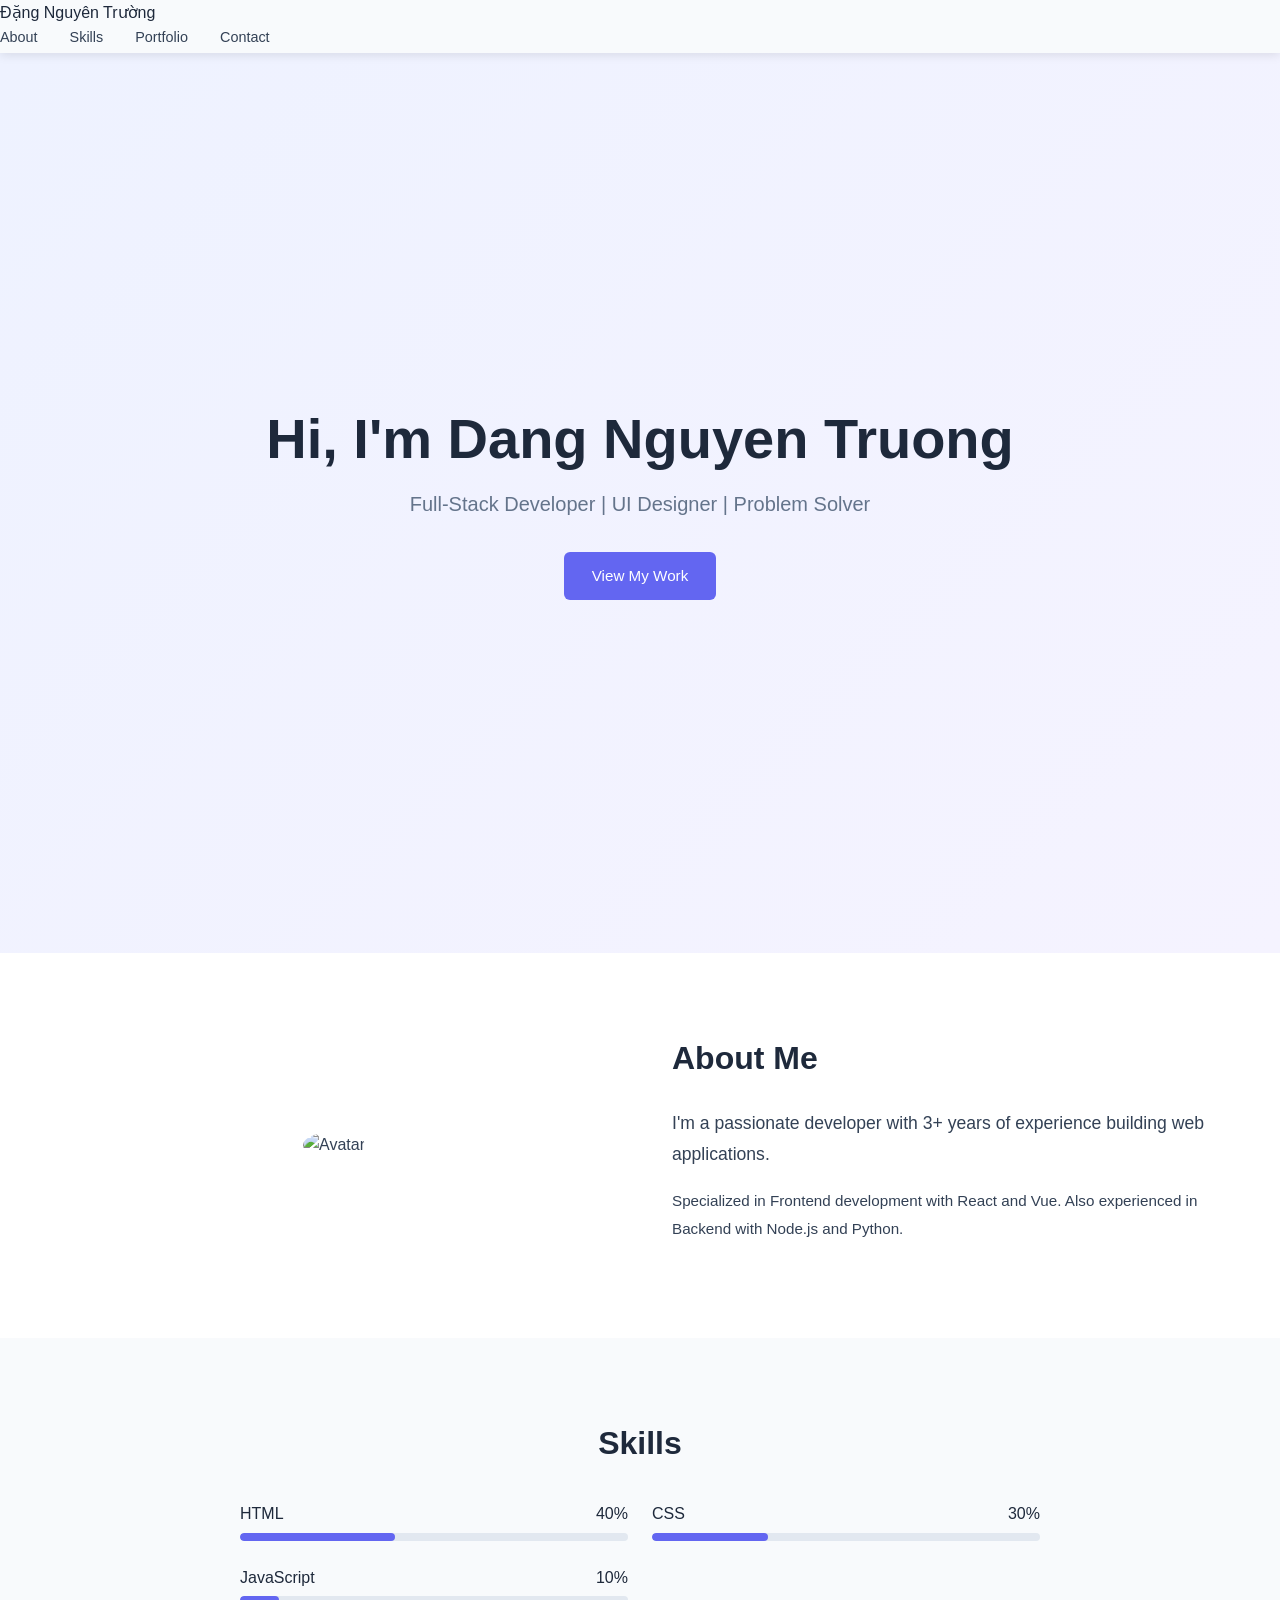
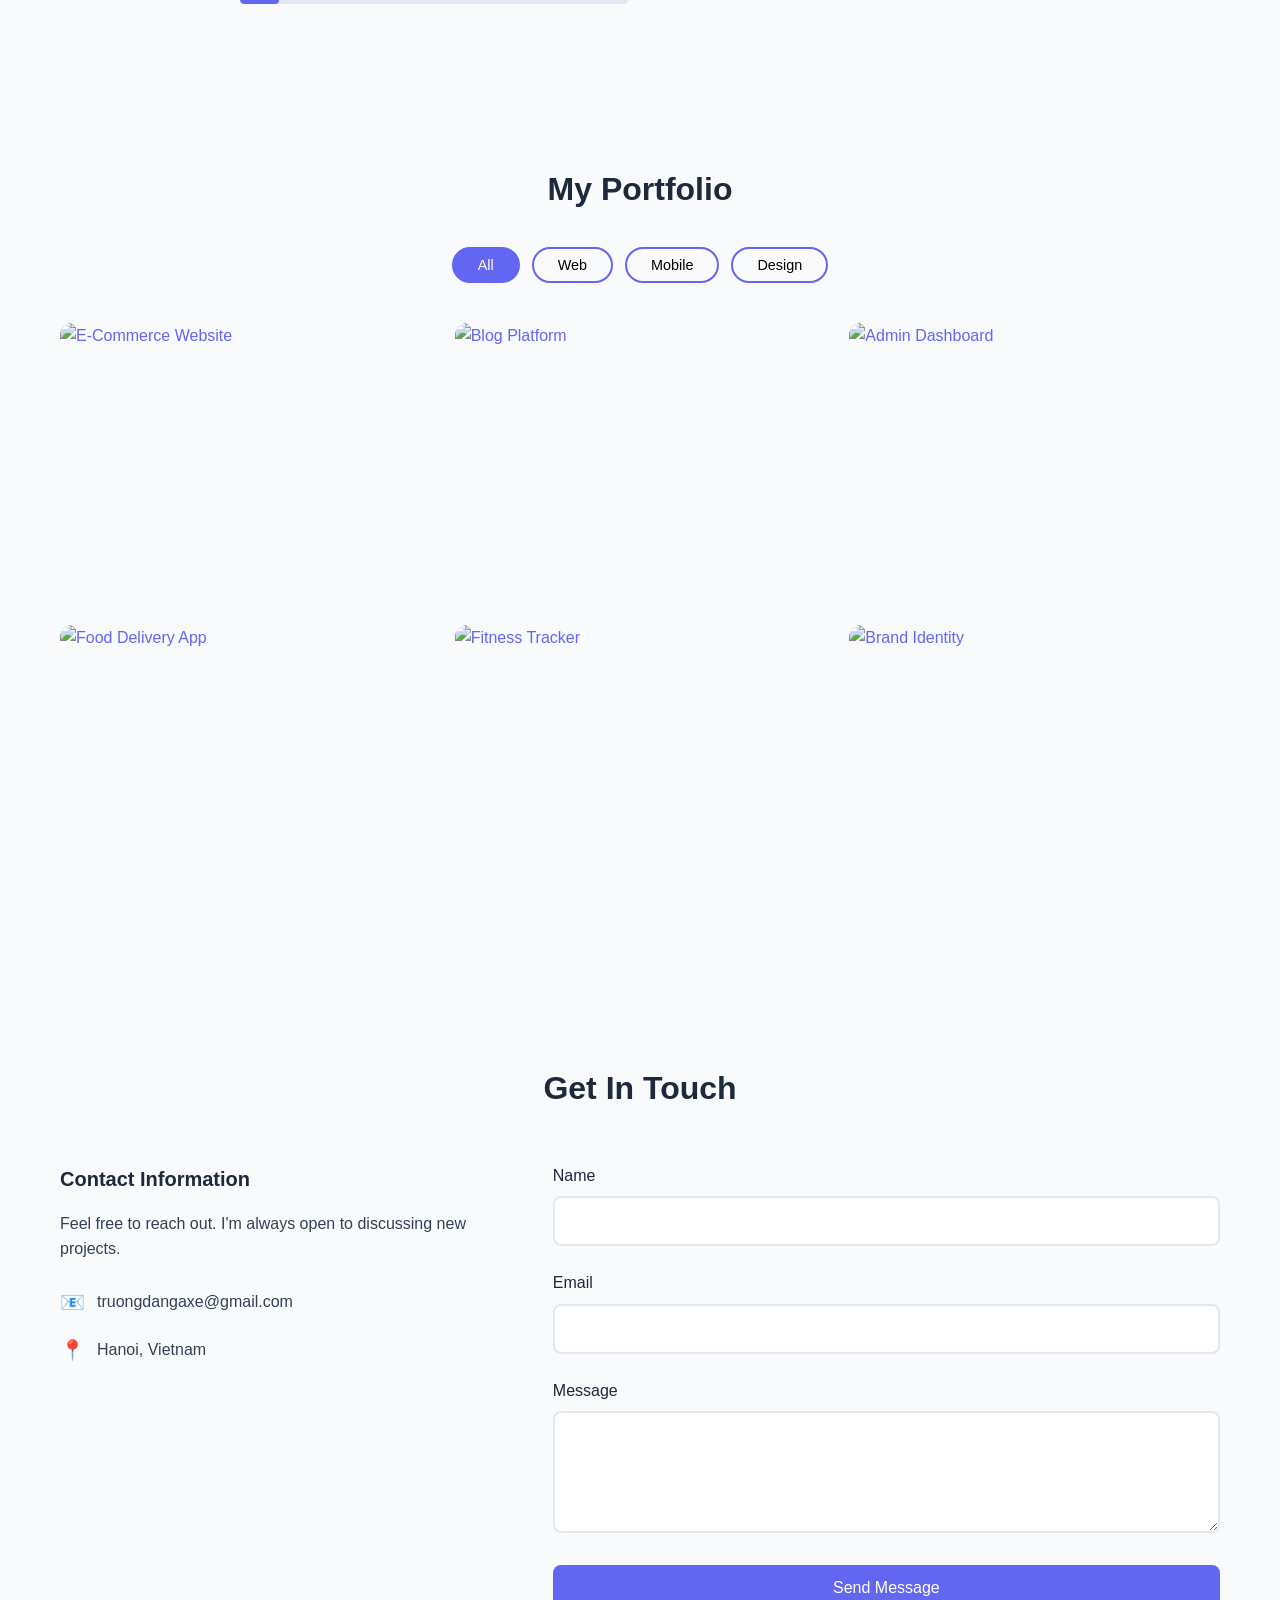
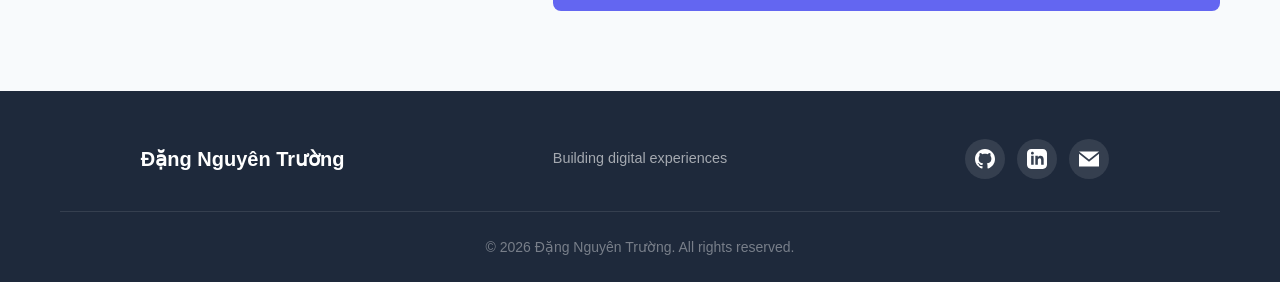
==== commit 923905c8: "[FEATURE] Add responsive footer" ====
--- a/BTTH01/projects/portfolio_site/index.html
+++ b/BTTH01/projects/portfolio_site/index.html
@@ -12,6 +12,7 @@
     <link rel="stylesheet" href="css/skills.css" />
     <link rel="stylesheet" href="css/portfolio.css" />
     <link rel="stylesheet" href="css/contact.css" />
+    <link rel="stylesheet" href="css/footer.css" />
   </head>
   <body>
     <input type="checkbox" id="menu-toggle" />
@@ -232,5 +233,40 @@
         </div>
       </section>
     </main>
+
+    <footer class="footer">
+      <div class="container">
+        <div class="footer-content">
+          <div class="footer-logo">Đặng Nguyên Trường</div>
+
+          <p class="footer-tagline">Building digital experiences</p>
+
+          <div class="social-links">
+            <a href="#" class="social-link" aria-label="GitHub">
+              <svg width="20" height="20" viewBox="0 0 24 24" fill="currentColor">
+                <path
+                  d="M12 0c-6.626 0-12 5.373-12 12 0 5.302 3.438 9.8 8.207 11.387.599.111.793-.261.793-.577v-2.234c-3.338.726-4.033-1.416-4.033-1.416-.546-1.387-1.333-1.756-1.333-1.756-1.089-.745.083-.729.083-.729 1.205.084 1.839 1.237 1.839 1.237 1.07 1.834 2.807 1.304 3.492.997.107-.775.418-1.305.762-1.604-2.665-.305-5.467-1.334-5.467-5.931 0-1.311.469-2.381 1.236-3.221-.124-.303-.535-1.524.117-3.176 0 0 1.008-.322 3.301 1.23.957-.266 1.983-.399 3.003-.404 1.02.005 2.047.138 3.006.404 2.291-1.552 3.297-1.23 3.297-1.23.653 1.653.242 2.874.118 3.176.77.84 1.235 1.911 1.235 3.221 0 4.609-2.807 5.624-5.479 5.921.43.372.823 1.102.823 2.222v3.293c0 .319.192.694.801.576 4.765-1.589 8.199-6.086 8.199-11.386 0-6.627-5.373-12-12-12z"
+                />
+              </svg>
+            </a>
+            <a href="#" class="social-link" aria-label="LinkedIn">
+              <svg width="20" height="20" viewBox="0 0 24 24" fill="currentColor">
+                <path
+                  d="M19 0h-14c-2.761 0-5 2.239-5 5v14c0 2.761 2.239 5 5 5h14c2.762 0 5-2.239 5-5v-14c0-2.761-2.238-5-5-5zm-11 19h-3v-11h3v11zm-1.5-12.268c-.966 0-1.75-.79-1.75-1.764s.784-1.764 1.75-1.764 1.75.79 1.75 1.764-.783 1.764-1.75 1.764zm13.5 12.268h-3v-5.604c0-3.368-4-3.113-4 0v5.604h-3v-11h3v1.765c1.396-2.586 7-2.777 7 2.476v6.759z"
+                />
+              </svg>
+            </a>
+            <a href="mailto:truongdangaxe@gmail.com" class="social-link" aria-label="Email">
+              <svg width="20" height="20" viewBox="0 0 24 24" fill="currentColor">
+                <path d="M12 12.713l-11.985-9.713h23.97l-11.985 9.713zm0 2.574l-12-9.725v15.438h24v-15.438l-12 9.725z" />
+              </svg>
+            </a>
+          </div>
+        </div>
+        <div class="footer-bottom">
+          <p>&copy; 2026 Đặng Nguyên Trường. All rights reserved.</p>
+        </div>
+      </div>
+    </footer>
   </body>
 </html>
--- a/BTTH01/projects/portfolio_site/css/footer.css
+++ b/BTTH01/projects/portfolio_site/css/footer.css
@@ -0,0 +1,74 @@
+/* ── Footer ── */
+.footer {
+  background: var(--color-dark);
+  color: white;
+  padding: 3rem 0 1.5rem;
+}
+
+/* ── 3-column layout ── */
+.footer-content {
+  display: grid;
+  grid-template-columns: 1fr 1fr 1fr;
+  gap: 2rem;
+  align-items: center;
+  text-align: center;
+  margin-bottom: 2rem;
+}
+
+.footer-logo {
+  font-size: 1.25rem;
+  font-weight: 700;
+  color: white;
+}
+
+.footer-tagline {
+  color: rgba(255, 255, 255, 0.6);
+  font-size: 0.9rem;
+  margin: 0;
+}
+
+/* ── Social Icons ── */
+.social-links {
+  display: flex;
+  gap: 0.75rem;
+  justify-content: center;
+}
+
+.social-link {
+  width: 40px;
+  height: 40px;
+  display: flex;
+  align-items: center;
+  justify-content: center;
+  border-radius: 50%;
+  background: rgba(255, 255, 255, 0.1);
+  color: white;
+  text-decoration: none;
+  transition: all 0.3s ease;
+}
+
+.social-link:hover {
+  background: var(--color-primary);
+  transform: translateY(-3px);
+}
+
+/* ── Footer Bottom ── */
+.footer-bottom {
+  border-top: 1px solid rgba(255, 255, 255, 0.1);
+  padding-top: 1.5rem;
+  text-align: center;
+}
+
+.footer-bottom p {
+  color: rgba(255, 255, 255, 0.4);
+  font-size: 0.875rem;
+  margin: 0;
+}
+
+/* ── Responsive ── */
+@media (max-width: 768px) {
+  .footer-content {
+    grid-template-columns: 1fr;
+    gap: 1.5rem;
+  }
+}
